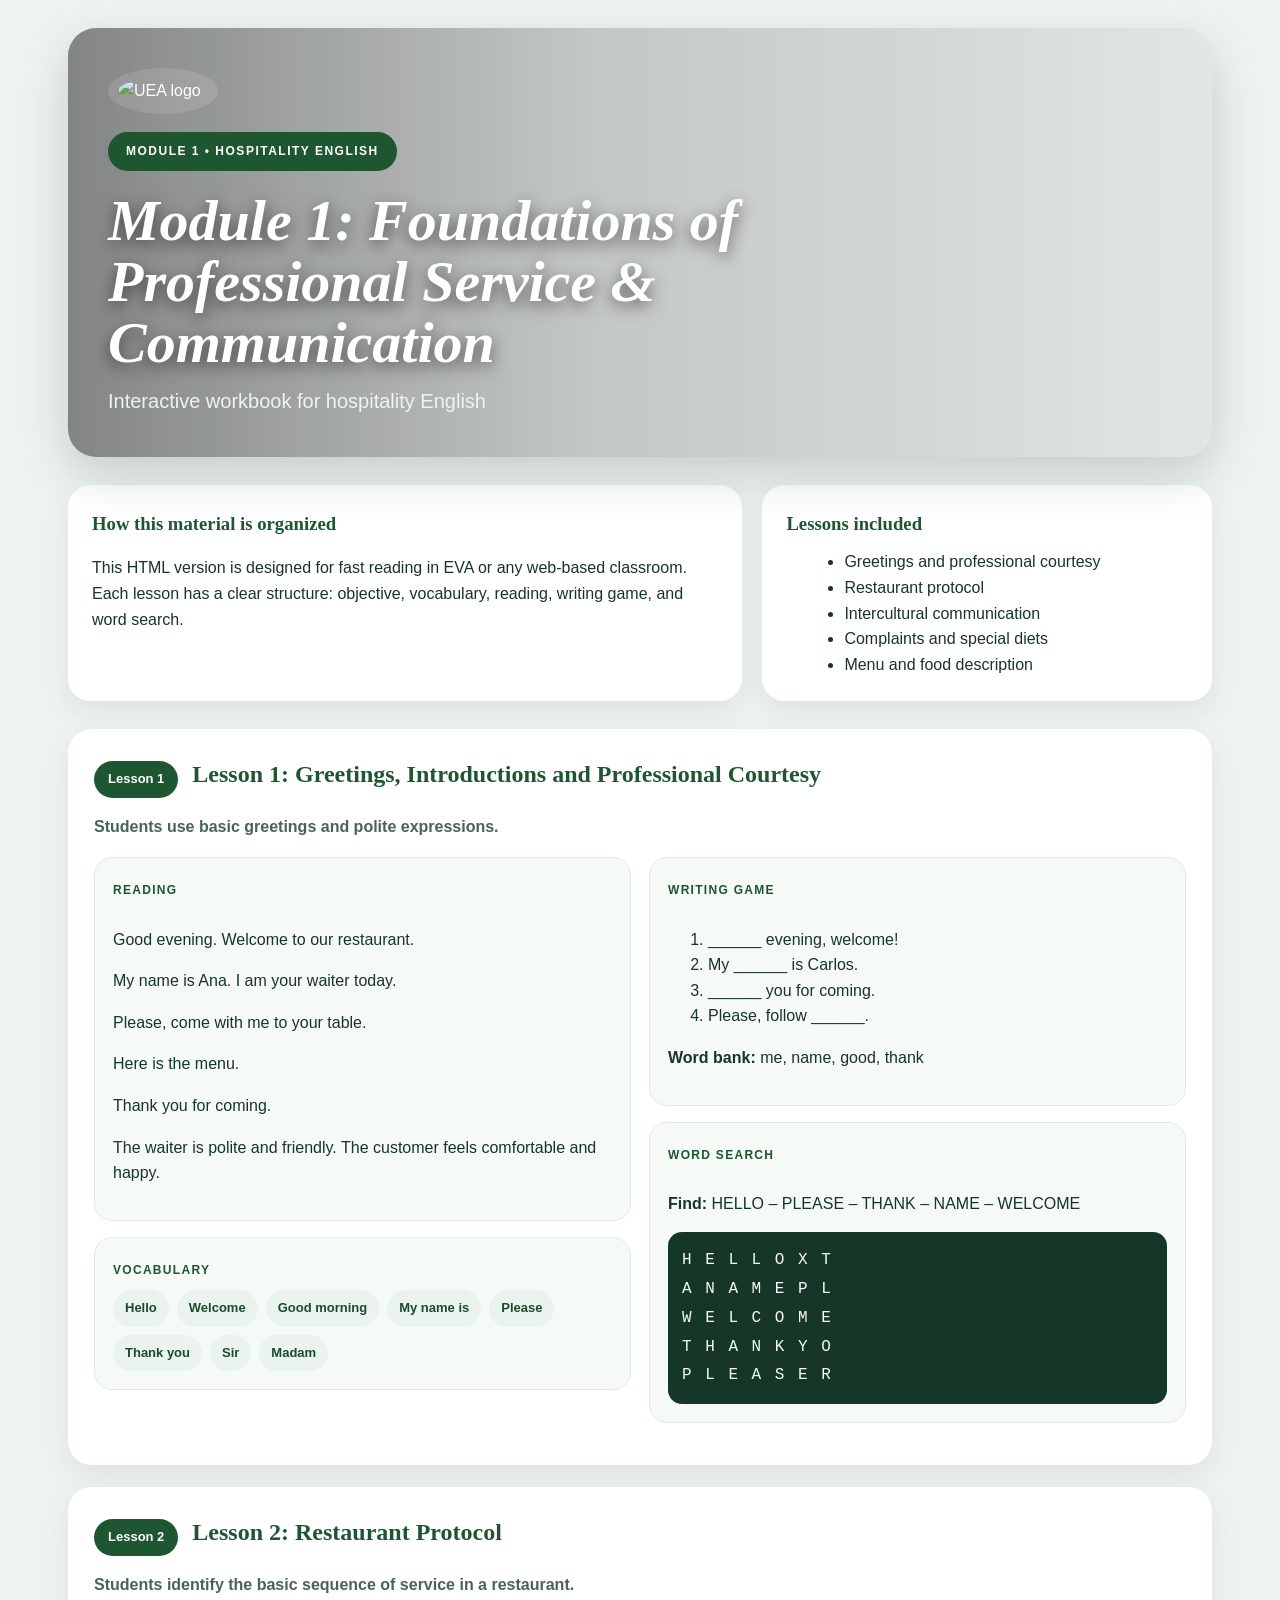
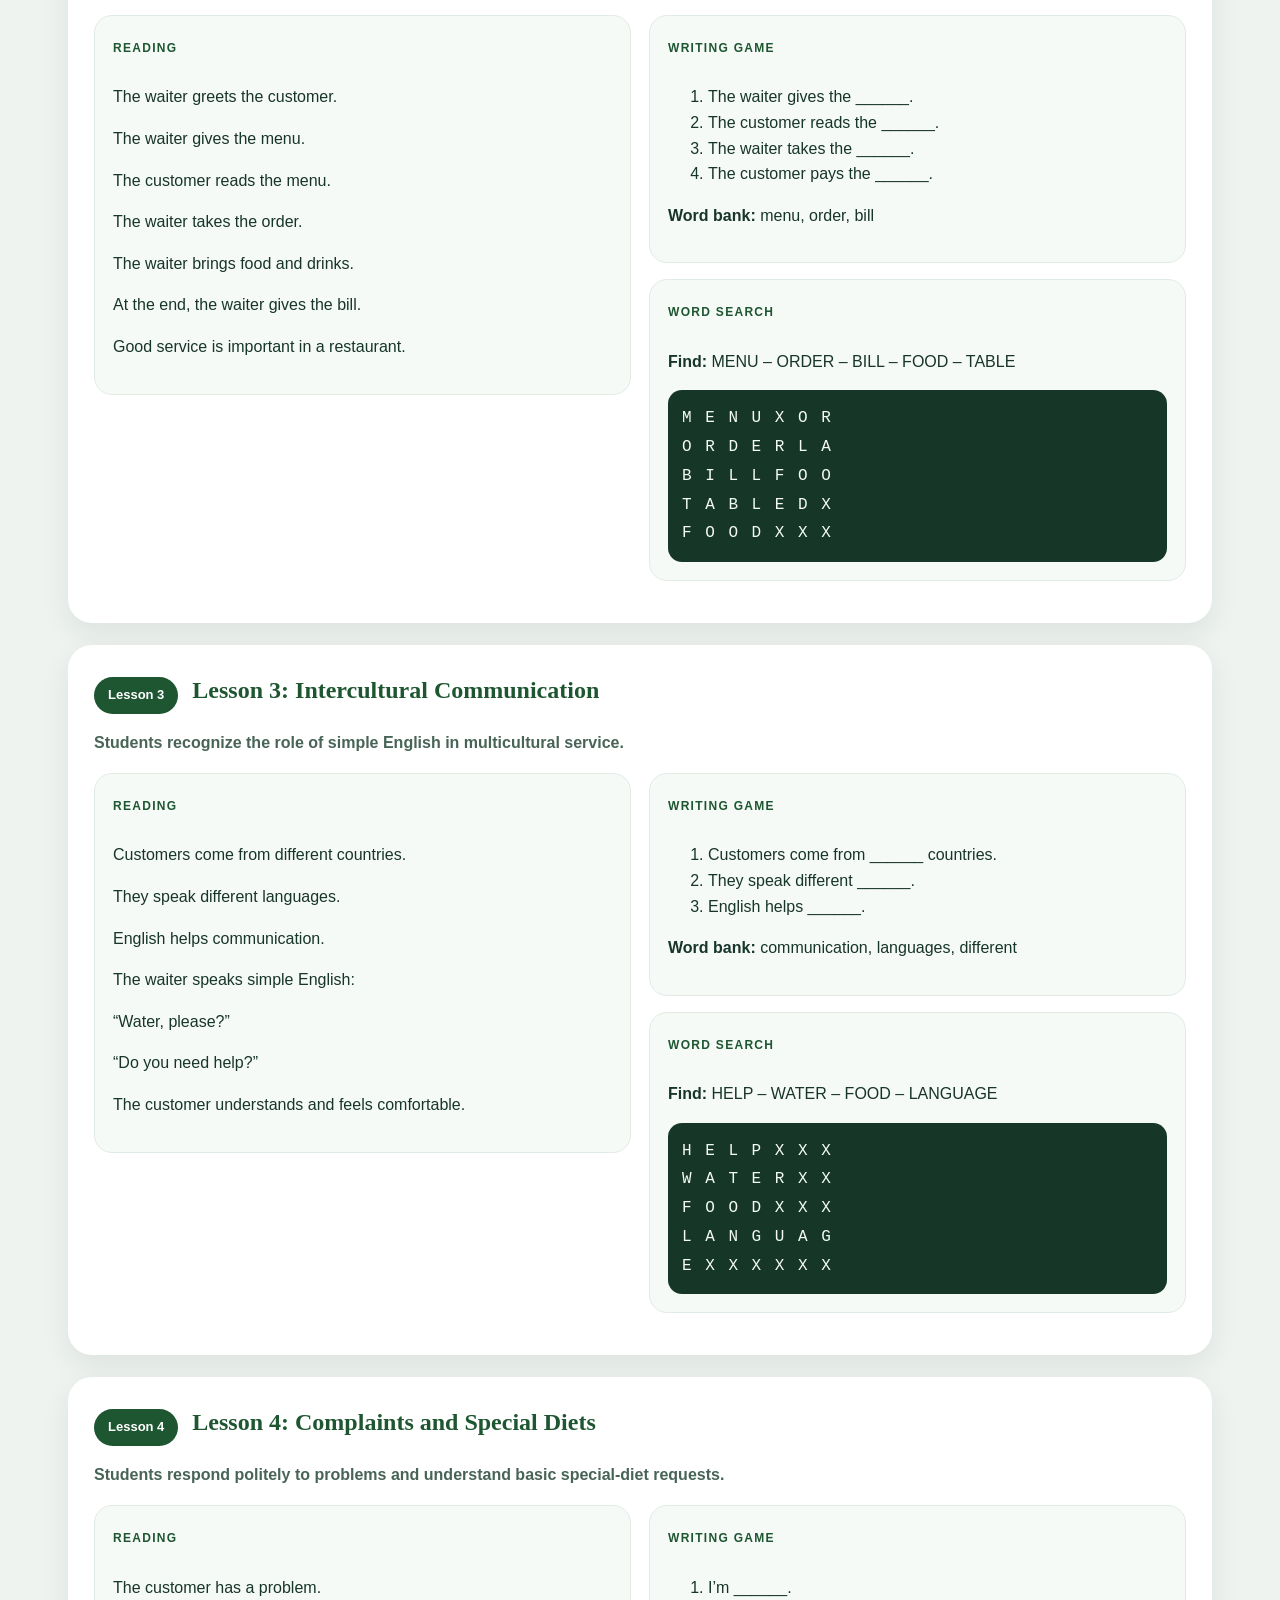
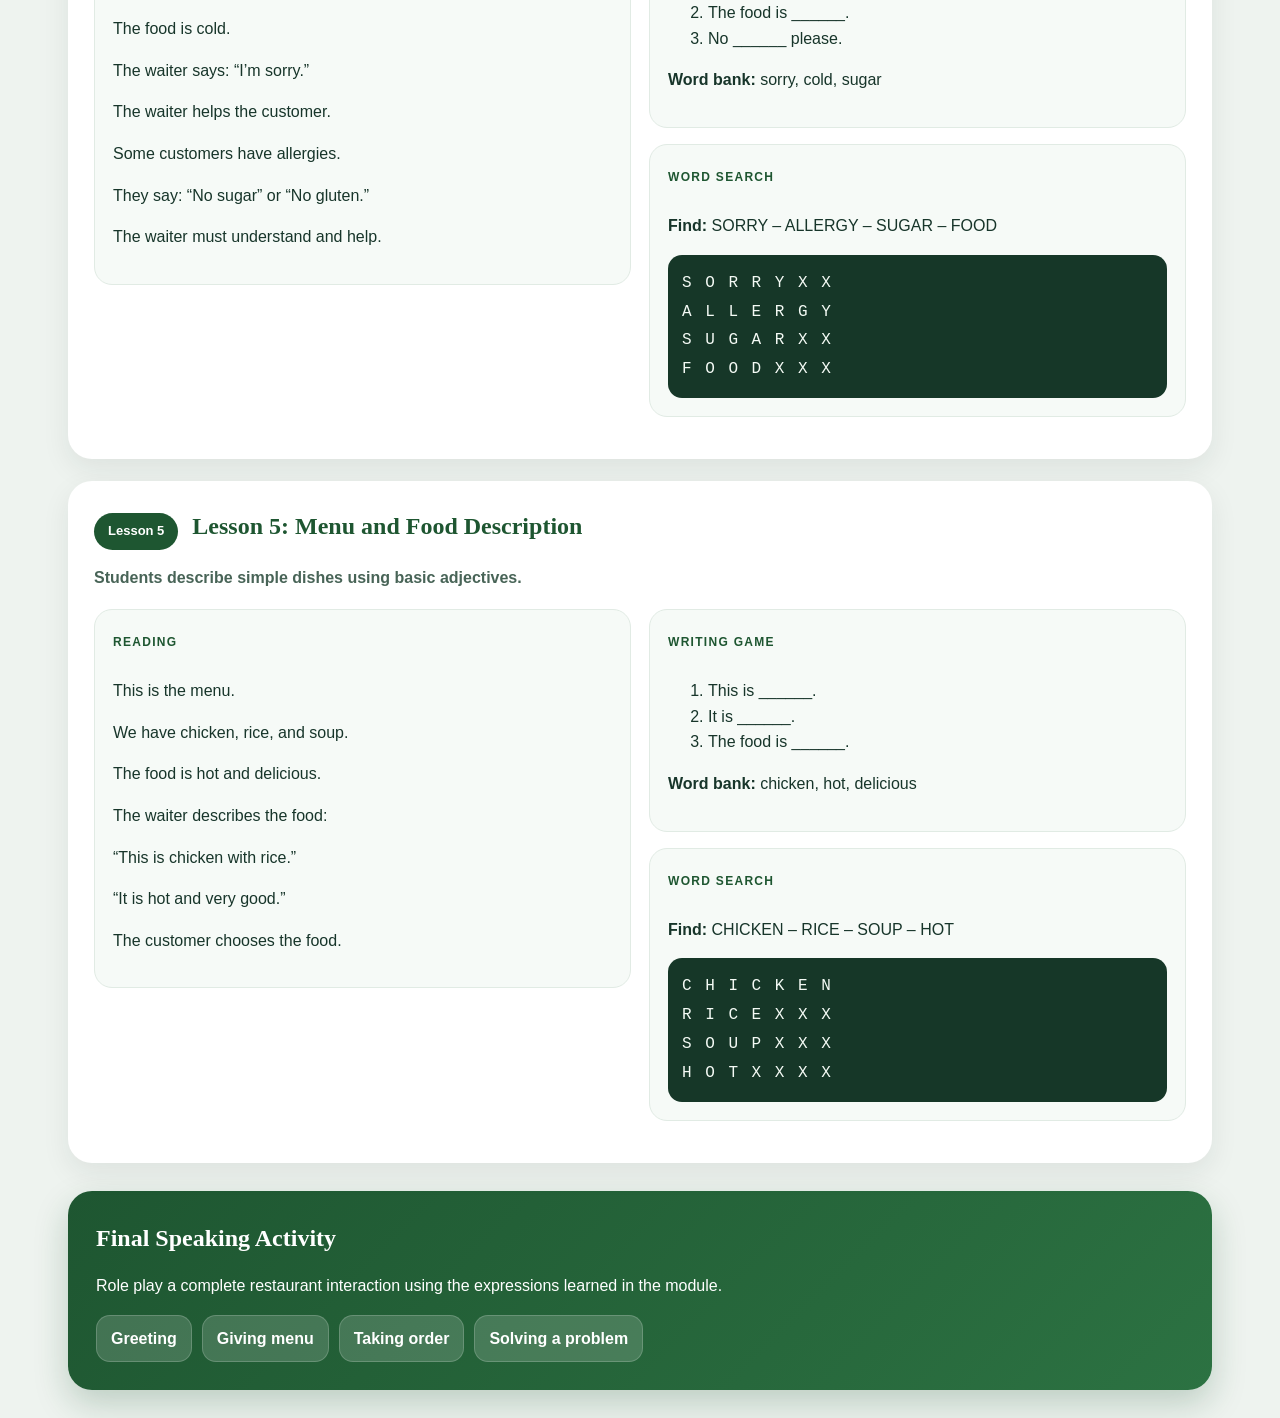
==== index.html @ e7e0808d "Rename module1_vip_workbook (1).html to index.html" ====
<!DOCTYPE html>
<html lang="en">
<head>
<meta charset="utf-8">
<meta name="viewport" content="width=device-width, initial-scale=1">
<title>Module 1: Foundations of Professional Service &amp; Communication</title>
<style>
  * { box-sizing:border-box; }
  body {
    margin:0; background:#eef3ef; color:#17352a;
    font-family: "Segoe UI", Roboto, Arial, sans-serif; line-height:1.6;
  }
  .wrap { max-width:1200px; margin:0 auto; padding:28px; }
  .hero {
    position:relative; overflow:hidden; border-radius:28px; padding:40px;
    min-height:360px;
    background:
      linear-gradient(90deg, rgba(0,0,0,.45), rgba(0,0,0,.18) 45%, rgba(0,0,0,.05)),
      url('https://res.cloudinary.com/du4lciu5v/image/upload/q_auto/f_auto/v1775260949/imagen_modulo1_jikhqn.png') center/cover;
    box-shadow:0 18px 48px rgba(18,40,29,.18);
    color:white;
  }
  .badge {
    display:inline-block; padding:10px 18px; border-radius:999px;
    background:#1e5631; font-size:12px; font-weight:700; letter-spacing:1.5px;
    text-transform:uppercase;
  }
  .hero h1 {
    font-family: Georgia, "Times New Roman", serif; font-size: clamp(34px, 6vw, 58px);
    line-height:1.05; margin:20px 0 12px; font-style:italic;
    max-width:780px; text-shadow:0 5px 16px rgba(0,0,0,.55);
  }
  .hero p { max-width:620px; font-size:20px; color:#edf5ef; margin:0; }
  .hero .logo {
    width:110px; border-radius:50%; background:rgba(255,255,255,.12); padding:10px;
    display:inline-block; backdrop-filter: blur(2px);
  }
  .intro {
    display:grid; grid-template-columns:1.2fr .8fr; gap:20px; margin-top:28px;
  }
  .panel {
    background:white; border-radius:22px; padding:24px; box-shadow:0 10px 28px rgba(20,44,32,.08);
  }
  .panel h3, .lesson-card h2 {
    margin:0 0 10px; font-family: Georgia, "Times New Roman", serif; color:#1e5631;
  }
  .panel ul { margin:10px 0 0 18px; }
  .lessons { margin-top:28px; display:grid; gap:22px; }
  .lesson-card {
    background:white; border-radius:24px; padding:26px; box-shadow:0 10px 28px rgba(20,44,32,.08);
  }
  .lesson-head { display:flex; align-items:center; gap:14px; flex-wrap:wrap; }
  .lesson-no {
    background:#1e5631; color:white; padding:8px 14px; border-radius:999px; font-size:13px; font-weight:700;
  }
  .lesson-card .meta { color:#486457; font-weight:600; margin:10px 0 18px; }
  .lesson-grid { display:grid; grid-template-columns:1fr 1fr; gap:18px; }
  .block {
    background:#f6faf7; border:1px solid #e1ebe4; border-radius:18px; padding:18px; margin-bottom:16px;
  }
  .label {
    display:inline-block; margin-bottom:10px; color:#1e5631; font-size:12px; font-weight:800;
    letter-spacing:1.3px; text-transform:uppercase;
  }
  .chips { display:flex; gap:8px; flex-wrap:wrap; }
  .chips span {
    background:#eaf3ed; color:#1c4a30; border-radius:999px; padding:8px 12px; font-size:13px; font-weight:700;
  }
  .gridbox {
    font-family: "Courier New", monospace; background:#163728; color:#f4faf5; border-radius:14px;
    padding:14px; letter-spacing:2px; line-height:1.8; overflow:auto;
  }
  .final {
    margin-top:28px; padding:28px; border-radius:24px;
    background:linear-gradient(135deg,#1e5631,#2c7242); color:white;
    box-shadow:0 14px 34px rgba(20,76,42,.22);
  }
  .final h2 { margin:0 0 12px; font-family: Georgia, "Times New Roman", serif; }
  .steps { display:flex; flex-wrap:wrap; gap:10px; margin-top:14px; }
  .steps span {
    background:rgba(255,255,255,.16); border:1px solid rgba(255,255,255,.18);
    padding:10px 14px; border-radius:14px; font-weight:700;
  }
  @media (max-width: 900px) {
    .intro, .lesson-grid { grid-template-columns:1fr; }
    .hero { padding:28px; min-height:auto; }
  }
</style>
</head>
<body>
  <div class="wrap">
    <section class="hero">
      <img class="logo" src="https://res.cloudinary.com/du4lciu5v/image/upload/q_auto/f_auto/v1775258231/UEA_logo_jpwwmc.png" alt="UEA logo">
      <div style="margin-top:18px">
        <span class="badge">Module 1 • Hospitality English</span>
        <h1>Module 1: Foundations of Professional Service &amp; Communication</h1>
        <p>Interactive workbook for hospitality English</p>
      </div>
    </section>

    <section class="intro">
      <div class="panel">
        <h3>How this material is organized</h3>
        <p>This HTML version is designed for fast reading in EVA or any web-based classroom. Each lesson has a clear structure: objective, vocabulary, reading, writing game, and word search.</p>
      </div>
      <div class="panel">
        <h3>Lessons included</h3>
        <ul>
          <li>Greetings and professional courtesy</li>
          <li>Restaurant protocol</li>
          <li>Intercultural communication</li>
          <li>Complaints and special diets</li>
          <li>Menu and food description</li>
        </ul>
      </div>
    </section>

    <div class="lessons">
      
    <section class="lesson-card">
      <div class="lesson-head">
        <div class="lesson-no">Lesson 1</div>
        <h2>Lesson 1: Greetings, Introductions and Professional Courtesy</h2>
      </div>
      <div class="meta">Students use basic greetings and polite expressions.</div>
      <div class="lesson-grid">
        <div class="col">
          <div class="block">
            <div class="label">Reading</div>
            <p>Good evening. Welcome to our restaurant.</p><p>My name is Ana. I am your waiter today.</p><p>Please, come with me to your table.</p><p>Here is the menu.</p><p>Thank you for coming.</p><p>The waiter is polite and friendly. The customer feels comfortable and happy.</p>
          </div>
          
        <div class="block">
          <div class="label">Vocabulary</div>
          <div class="chips">
            <span>Hello</span><span>Welcome</span><span>Good morning</span><span>My name is</span><span>Please</span><span>Thank you</span><span>Sir</span><span>Madam</span>
          </div>
        </div>
        
        </div>
        <div class="col">
          <div class="block">
            <div class="label">Writing Game</div>
            <ol><li>______ evening, welcome!</li><li>My ______ is Carlos.</li><li>______ you for coming.</li><li>Please, follow ______.</li></ol>
            <p><strong>Word bank:</strong> me, name, good, thank</p>
          </div>
          <div class="block">
            <div class="label">Word Search</div>
            <p><strong>Find:</strong> HELLO – PLEASE – THANK – NAME – WELCOME</p>
            <div class="gridbox">H E L L O X T<br>A N A M E P L<br>W E L C O M E<br>T H A N K Y O<br>P L E A S E R</div>
          </div>
        </div>
      </div>
    </section>
    
    <section class="lesson-card">
      <div class="lesson-head">
        <div class="lesson-no">Lesson 2</div>
        <h2>Lesson 2: Restaurant Protocol</h2>
      </div>
      <div class="meta">Students identify the basic sequence of service in a restaurant.</div>
      <div class="lesson-grid">
        <div class="col">
          <div class="block">
            <div class="label">Reading</div>
            <p>The waiter greets the customer.</p><p>The waiter gives the menu.</p><p>The customer reads the menu.</p><p>The waiter takes the order.</p><p>The waiter brings food and drinks.</p><p>At the end, the waiter gives the bill.</p><p>Good service is important in a restaurant.</p>
          </div>
          
        </div>
        <div class="col">
          <div class="block">
            <div class="label">Writing Game</div>
            <ol><li>The waiter gives the ______.</li><li>The customer reads the ______.</li><li>The waiter takes the ______.</li><li>The customer pays the ______.</li></ol>
            <p><strong>Word bank:</strong> menu, order, bill</p>
          </div>
          <div class="block">
            <div class="label">Word Search</div>
            <p><strong>Find:</strong> MENU – ORDER – BILL – FOOD – TABLE</p>
            <div class="gridbox">M E N U X O R<br>O R D E R L A<br>B I L L F O O<br>T A B L E D X<br>F O O D X X X</div>
          </div>
        </div>
      </div>
    </section>
    
    <section class="lesson-card">
      <div class="lesson-head">
        <div class="lesson-no">Lesson 3</div>
        <h2>Lesson 3: Intercultural Communication</h2>
      </div>
      <div class="meta">Students recognize the role of simple English in multicultural service.</div>
      <div class="lesson-grid">
        <div class="col">
          <div class="block">
            <div class="label">Reading</div>
            <p>Customers come from different countries.</p><p>They speak different languages.</p><p>English helps communication.</p><p>The waiter speaks simple English:</p><p>“Water, please?”</p><p>“Do you need help?”</p><p>The customer understands and feels comfortable.</p>
          </div>
          
        </div>
        <div class="col">
          <div class="block">
            <div class="label">Writing Game</div>
            <ol><li>Customers come from ______ countries.</li><li>They speak different ______.</li><li>English helps ______.</li></ol>
            <p><strong>Word bank:</strong> communication, languages, different</p>
          </div>
          <div class="block">
            <div class="label">Word Search</div>
            <p><strong>Find:</strong> HELP – WATER – FOOD – LANGUAGE</p>
            <div class="gridbox">H E L P X X X<br>W A T E R X X<br>F O O D X X X<br>L A N G U A G<br>E X X X X X X</div>
          </div>
        </div>
      </div>
    </section>
    
    <section class="lesson-card">
      <div class="lesson-head">
        <div class="lesson-no">Lesson 4</div>
        <h2>Lesson 4: Complaints and Special Diets</h2>
      </div>
      <div class="meta">Students respond politely to problems and understand basic special-diet requests.</div>
      <div class="lesson-grid">
        <div class="col">
          <div class="block">
            <div class="label">Reading</div>
            <p>The customer has a problem.</p><p>The food is cold.</p><p>The waiter says: “I’m sorry.”</p><p>The waiter helps the customer.</p><p>Some customers have allergies.</p><p>They say: “No sugar” or “No gluten.”</p><p>The waiter must understand and help.</p>
          </div>
          
        </div>
        <div class="col">
          <div class="block">
            <div class="label">Writing Game</div>
            <ol><li>I’m ______.</li><li>The food is ______.</li><li>No ______ please.</li></ol>
            <p><strong>Word bank:</strong> sorry, cold, sugar</p>
          </div>
          <div class="block">
            <div class="label">Word Search</div>
            <p><strong>Find:</strong> SORRY – ALLERGY – SUGAR – FOOD</p>
            <div class="gridbox">S O R R Y X X<br>A L L E R G Y<br>S U G A R X X<br>F O O D X X X</div>
          </div>
        </div>
      </div>
    </section>
    
    <section class="lesson-card">
      <div class="lesson-head">
        <div class="lesson-no">Lesson 5</div>
        <h2>Lesson 5: Menu and Food Description</h2>
      </div>
      <div class="meta">Students describe simple dishes using basic adjectives.</div>
      <div class="lesson-grid">
        <div class="col">
          <div class="block">
            <div class="label">Reading</div>
            <p>This is the menu.</p><p>We have chicken, rice, and soup.</p><p>The food is hot and delicious.</p><p>The waiter describes the food:</p><p>“This is chicken with rice.”</p><p>“It is hot and very good.”</p><p>The customer chooses the food.</p>
          </div>
          
        </div>
        <div class="col">
          <div class="block">
            <div class="label">Writing Game</div>
            <ol><li>This is ______.</li><li>It is ______.</li><li>The food is ______.</li></ol>
            <p><strong>Word bank:</strong> chicken, hot, delicious</p>
          </div>
          <div class="block">
            <div class="label">Word Search</div>
            <p><strong>Find:</strong> CHICKEN – RICE – SOUP – HOT</p>
            <div class="gridbox">C H I C K E N<br>R I C E X X X<br>S O U P X X X<br>H O T X X X X</div>
          </div>
        </div>
      </div>
    </section>
    
    </div>

    <section class="final">
      <h2>Final Speaking Activity</h2>
      <p>Role play a complete restaurant interaction using the expressions learned in the module.</p>
      <div class="steps">
        <span>Greeting</span><span>Giving menu</span><span>Taking order</span><span>Solving a problem</span>
      </div>
    </section>
  </div>
</body>
</html>
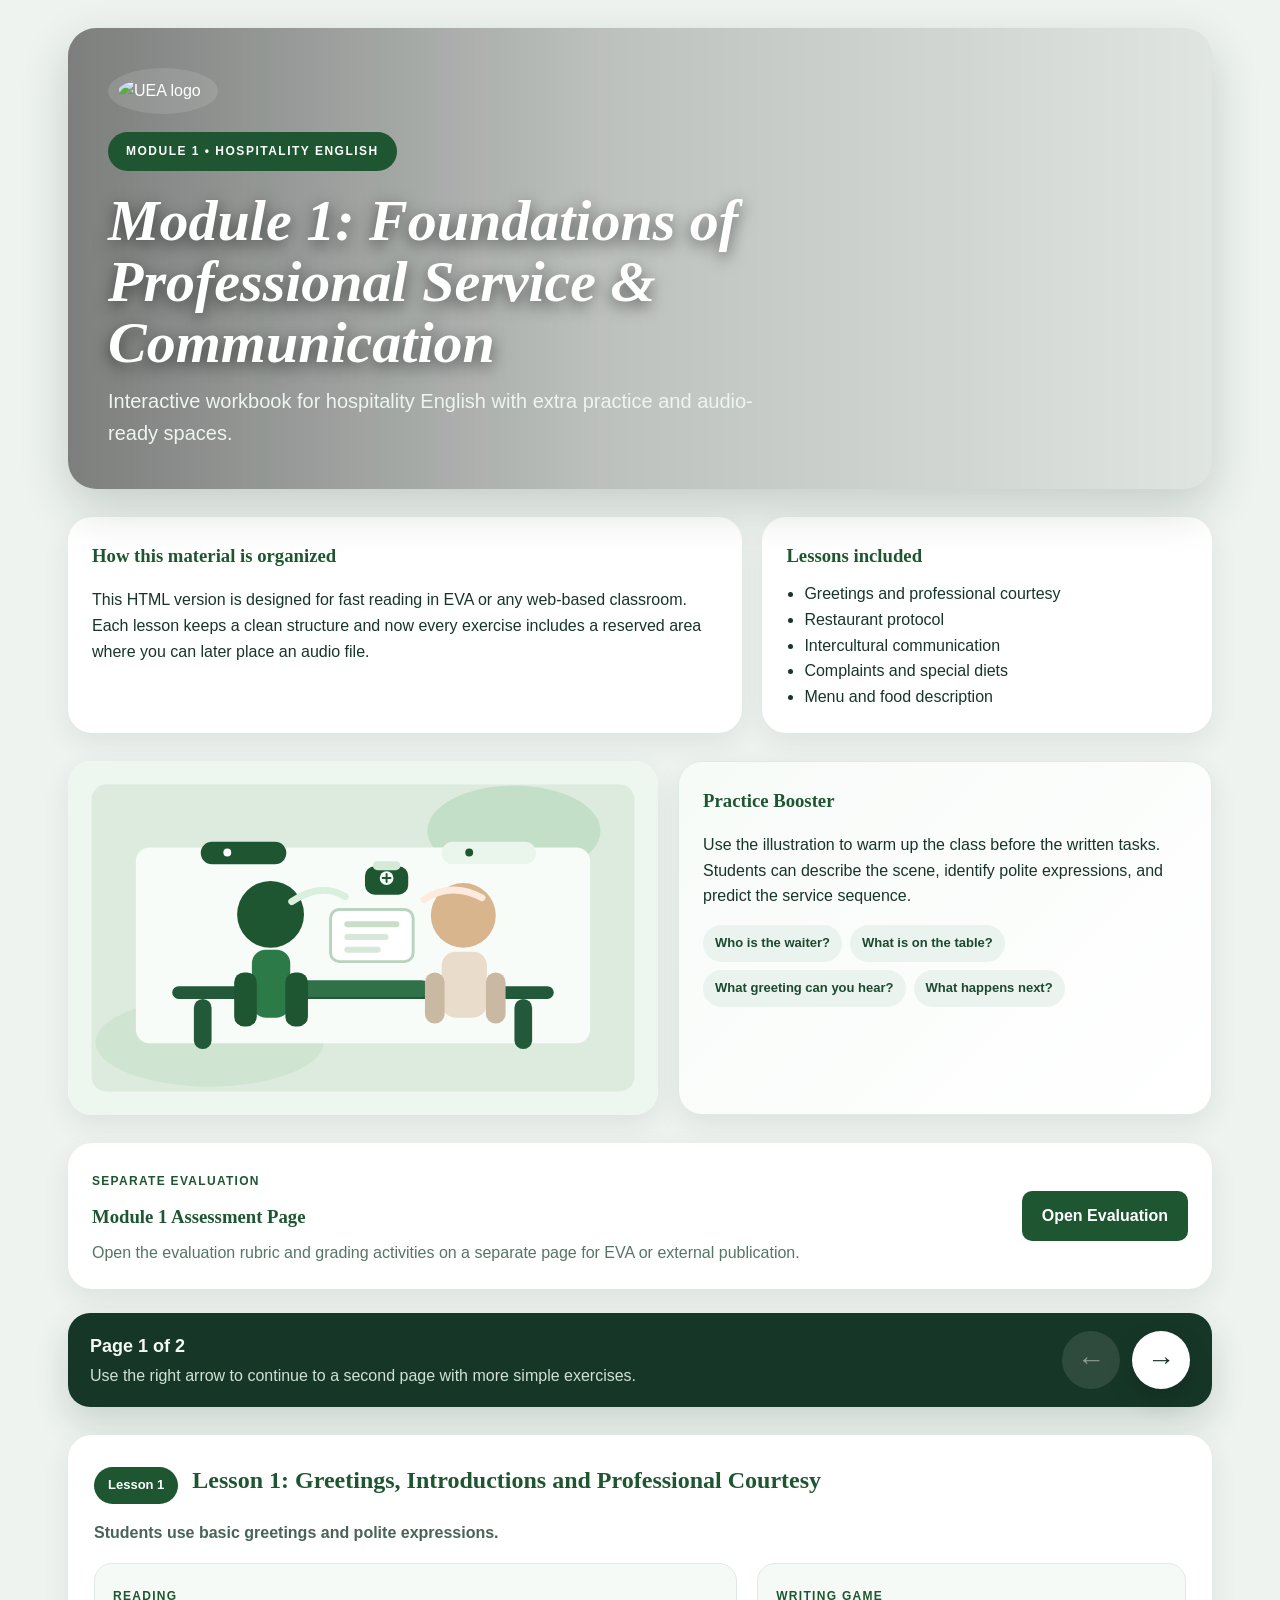
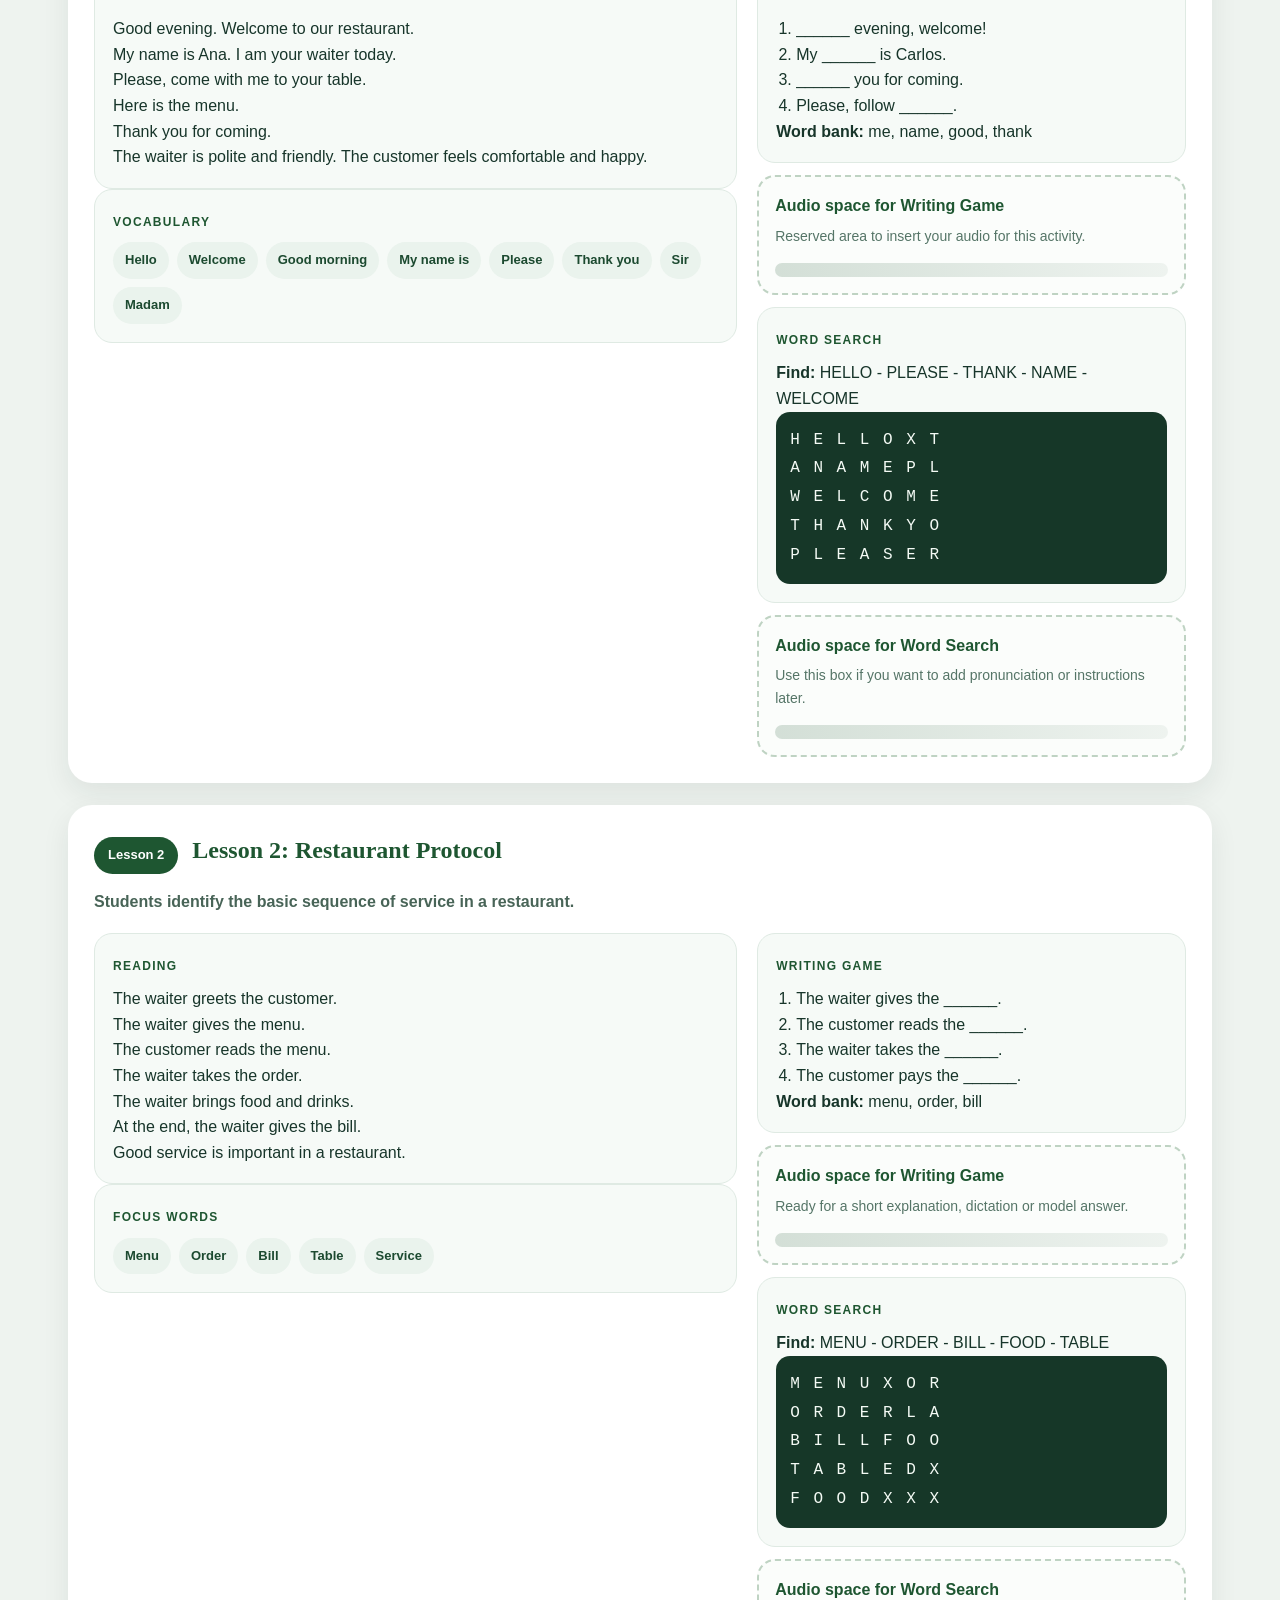
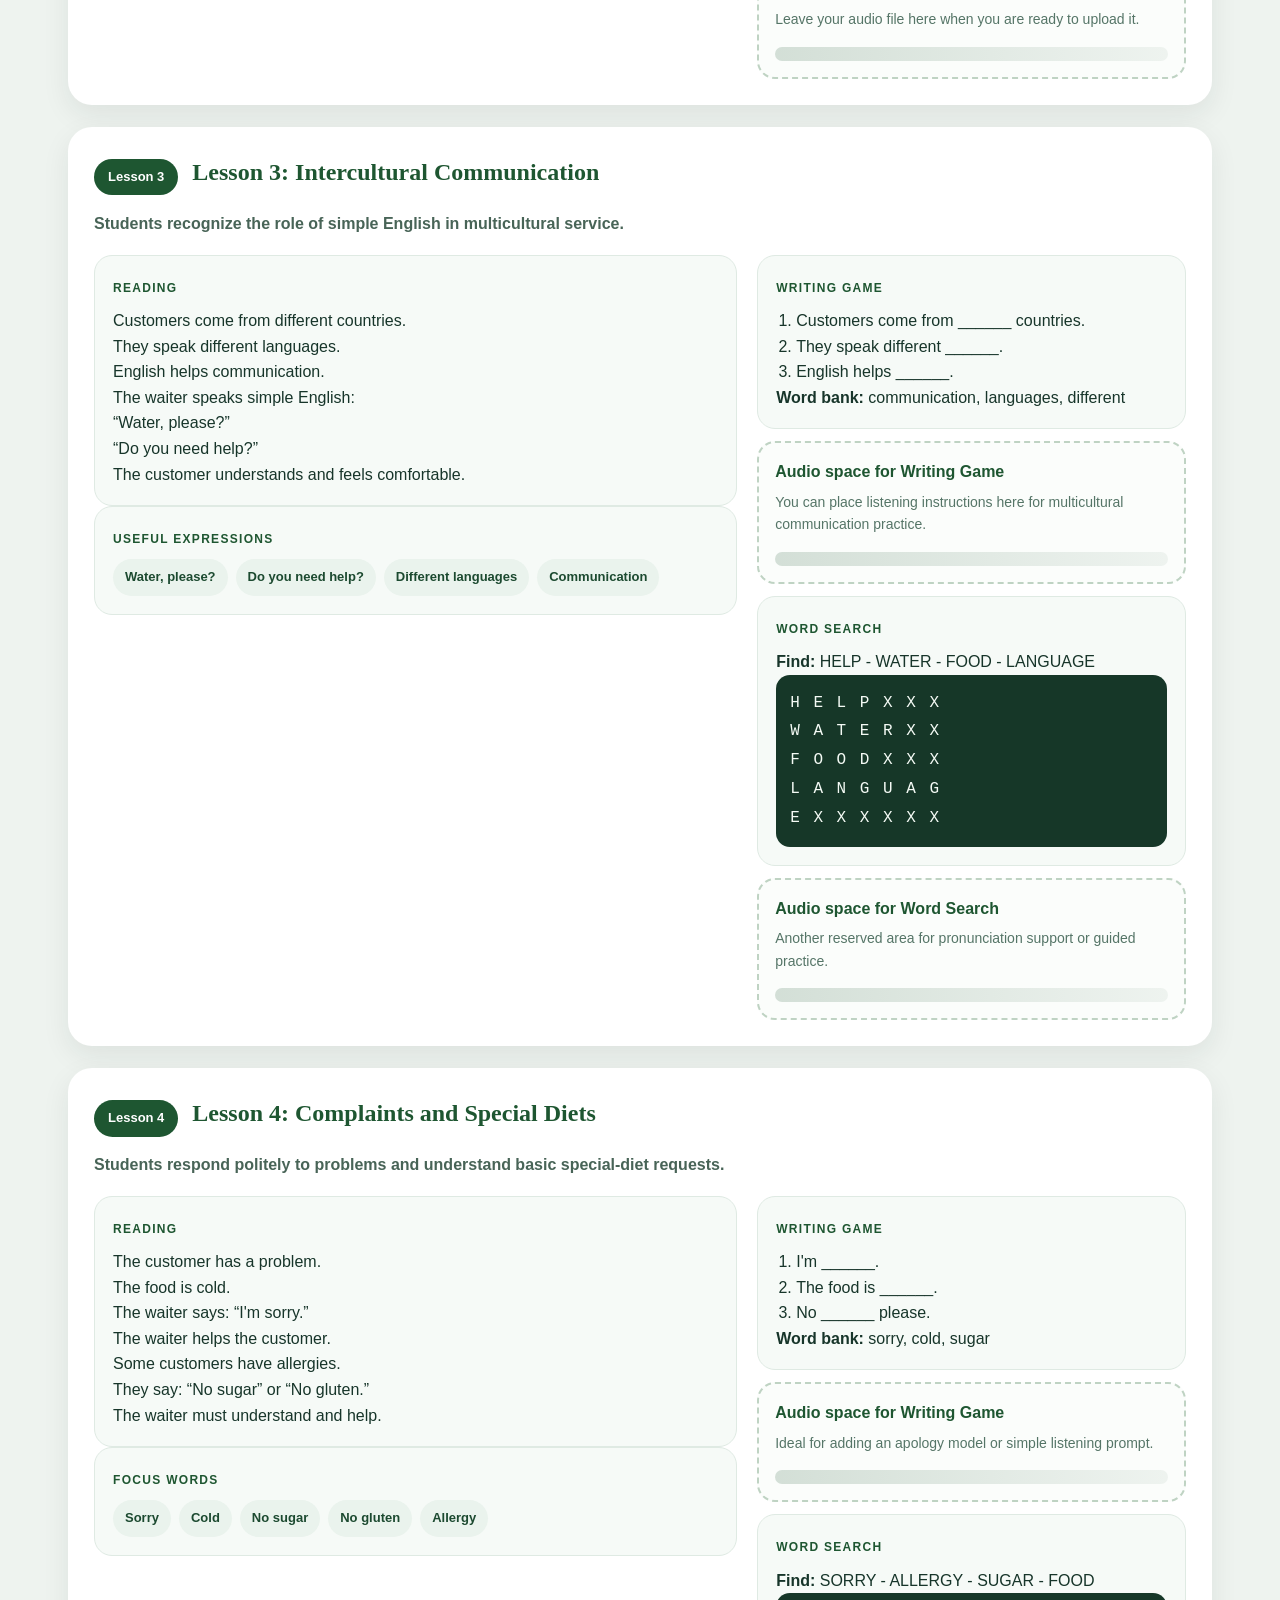
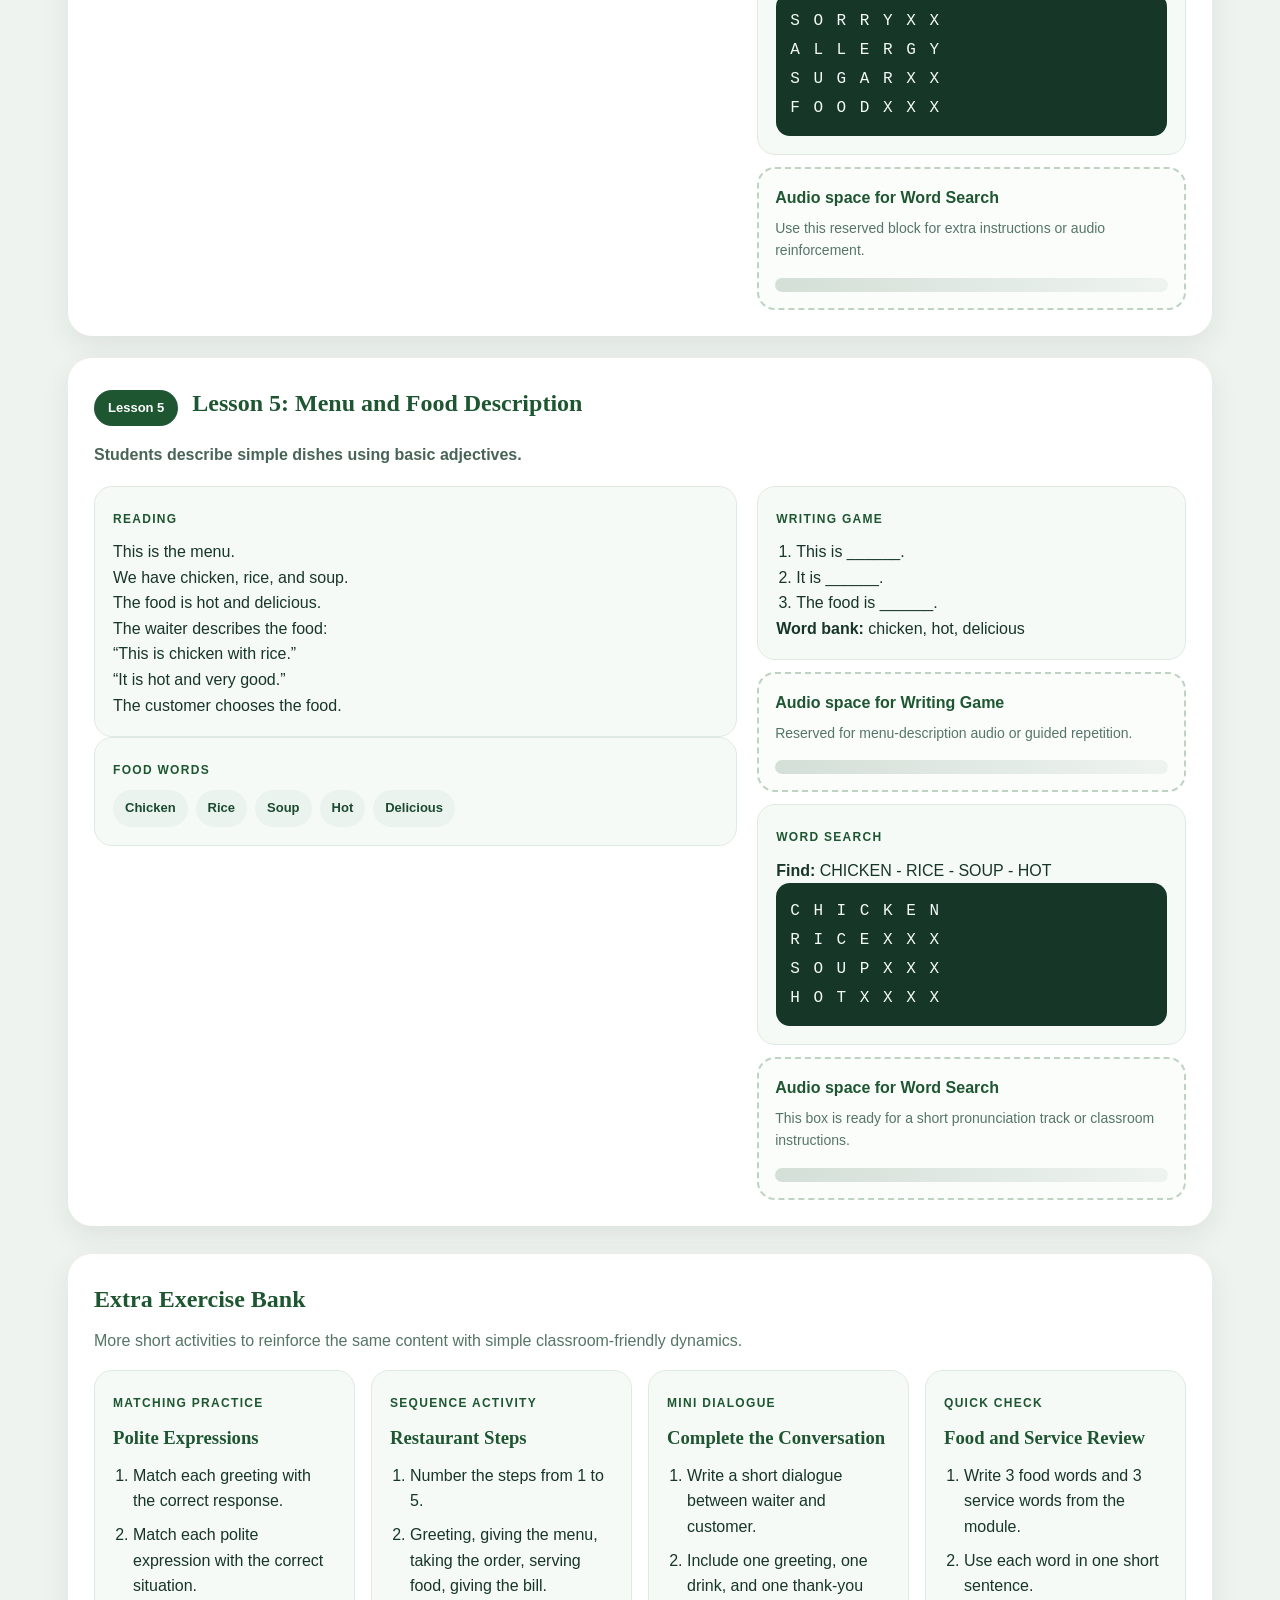
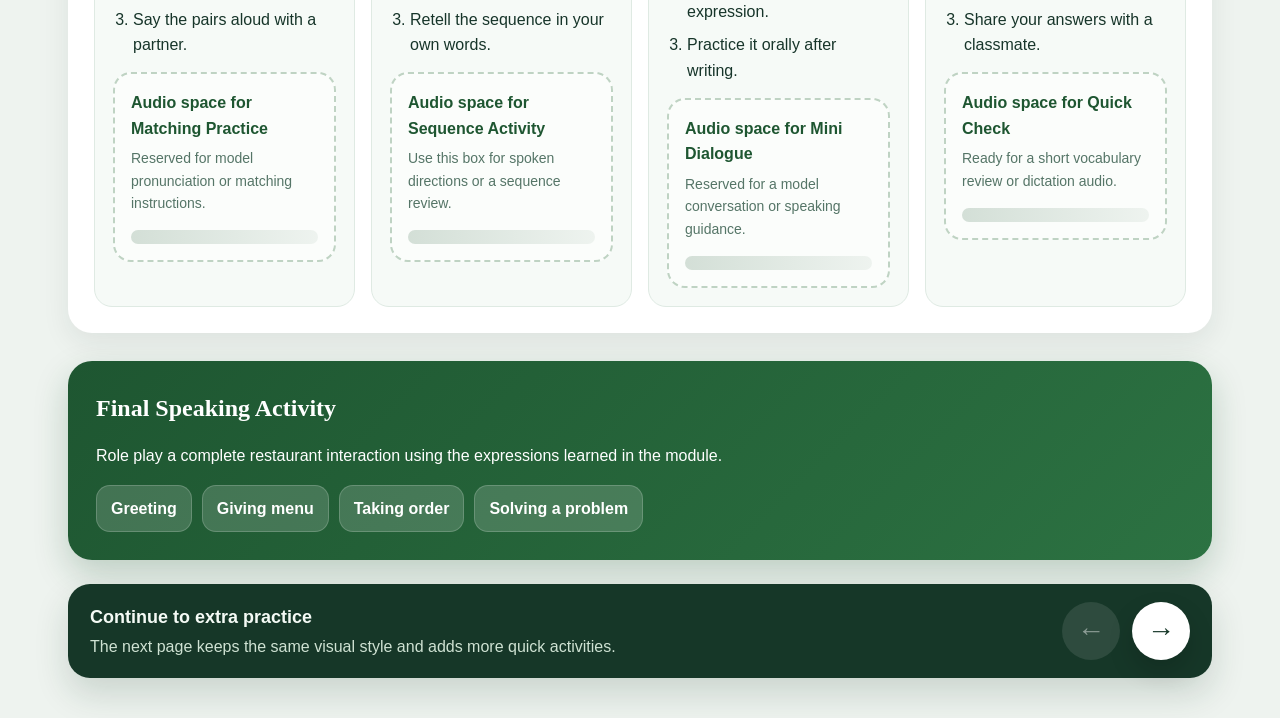
==== commit 51299709: "Publish updated hospitality modules and evaluations" ====
--- a/index.html
+++ b/index.html
@@ -2,282 +2,39 @@
 <html lang="en">
 <head>
 <meta charset="utf-8">
+<meta http-equiv="refresh" content="0; url=module1_vip_workbook.html">
 <meta name="viewport" content="width=device-width, initial-scale=1">
-<title>Module 1: Foundations of Professional Service &amp; Communication</title>
+<title>Module 1 Workbook</title>
+<link rel="canonical" href="module1_vip_workbook.html">
 <style>
-  * { box-sizing:border-box; }
   body {
-    margin:0; background:#eef3ef; color:#17352a;
-    font-family: "Segoe UI", Roboto, Arial, sans-serif; line-height:1.6;
+    margin: 0;
+    min-height: 100vh;
+    display: grid;
+    place-items: center;
+    background: #eef3ef;
+    color: #17352a;
+    font-family: "Segoe UI", Roboto, Arial, sans-serif;
   }
-  .wrap { max-width:1200px; margin:0 auto; padding:28px; }
-  .hero {
-    position:relative; overflow:hidden; border-radius:28px; padding:40px;
-    min-height:360px;
-    background:
-      linear-gradient(90deg, rgba(0,0,0,.45), rgba(0,0,0,.18) 45%, rgba(0,0,0,.05)),
-      url('https://res.cloudinary.com/du4lciu5v/image/upload/q_auto/f_auto/v1775260949/imagen_modulo1_jikhqn.png') center/cover;
-    box-shadow:0 18px 48px rgba(18,40,29,.18);
-    color:white;
+  main {
+    max-width: 520px;
+    padding: 32px;
+    border-radius: 24px;
+    background: #ffffff;
+    box-shadow: 0 12px 32px rgba(20, 44, 32, 0.08);
+    text-align: center;
   }
-  .badge {
-    display:inline-block; padding:10px 18px; border-radius:999px;
-    background:#1e5631; font-size:12px; font-weight:700; letter-spacing:1.5px;
-    text-transform:uppercase;
-  }
-  .hero h1 {
-    font-family: Georgia, "Times New Roman", serif; font-size: clamp(34px, 6vw, 58px);
-    line-height:1.05; margin:20px 0 12px; font-style:italic;
-    max-width:780px; text-shadow:0 5px 16px rgba(0,0,0,.55);
-  }
-  .hero p { max-width:620px; font-size:20px; color:#edf5ef; margin:0; }
-  .hero .logo {
-    width:110px; border-radius:50%; background:rgba(255,255,255,.12); padding:10px;
-    display:inline-block; backdrop-filter: blur(2px);
-  }
-  .intro {
-    display:grid; grid-template-columns:1.2fr .8fr; gap:20px; margin-top:28px;
-  }
-  .panel {
-    background:white; border-radius:22px; padding:24px; box-shadow:0 10px 28px rgba(20,44,32,.08);
-  }
-  .panel h3, .lesson-card h2 {
-    margin:0 0 10px; font-family: Georgia, "Times New Roman", serif; color:#1e5631;
-  }
-  .panel ul { margin:10px 0 0 18px; }
-  .lessons { margin-top:28px; display:grid; gap:22px; }
-  .lesson-card {
-    background:white; border-radius:24px; padding:26px; box-shadow:0 10px 28px rgba(20,44,32,.08);
-  }
-  .lesson-head { display:flex; align-items:center; gap:14px; flex-wrap:wrap; }
-  .lesson-no {
-    background:#1e5631; color:white; padding:8px 14px; border-radius:999px; font-size:13px; font-weight:700;
-  }
-  .lesson-card .meta { color:#486457; font-weight:600; margin:10px 0 18px; }
-  .lesson-grid { display:grid; grid-template-columns:1fr 1fr; gap:18px; }
-  .block {
-    background:#f6faf7; border:1px solid #e1ebe4; border-radius:18px; padding:18px; margin-bottom:16px;
-  }
-  .label {
-    display:inline-block; margin-bottom:10px; color:#1e5631; font-size:12px; font-weight:800;
-    letter-spacing:1.3px; text-transform:uppercase;
-  }
-  .chips { display:flex; gap:8px; flex-wrap:wrap; }
-  .chips span {
-    background:#eaf3ed; color:#1c4a30; border-radius:999px; padding:8px 12px; font-size:13px; font-weight:700;
-  }
-  .gridbox {
-    font-family: "Courier New", monospace; background:#163728; color:#f4faf5; border-radius:14px;
-    padding:14px; letter-spacing:2px; line-height:1.8; overflow:auto;
-  }
-  .final {
-    margin-top:28px; padding:28px; border-radius:24px;
-    background:linear-gradient(135deg,#1e5631,#2c7242); color:white;
-    box-shadow:0 14px 34px rgba(20,76,42,.22);
-  }
-  .final h2 { margin:0 0 12px; font-family: Georgia, "Times New Roman", serif; }
-  .steps { display:flex; flex-wrap:wrap; gap:10px; margin-top:14px; }
-  .steps span {
-    background:rgba(255,255,255,.16); border:1px solid rgba(255,255,255,.18);
-    padding:10px 14px; border-radius:14px; font-weight:700;
-  }
-  @media (max-width: 900px) {
-    .intro, .lesson-grid { grid-template-columns:1fr; }
-    .hero { padding:28px; min-height:auto; }
+  a {
+    color: #1e5631;
+    font-weight: 700;
   }
 </style>
 </head>
 <body>
-  <div class="wrap">
-    <section class="hero">
-      <img class="logo" src="https://res.cloudinary.com/du4lciu5v/image/upload/q_auto/f_auto/v1775258231/UEA_logo_jpwwmc.png" alt="UEA logo">
-      <div style="margin-top:18px">
-        <span class="badge">Module 1 • Hospitality English</span>
-        <h1>Module 1: Foundations of Professional Service &amp; Communication</h1>
-        <p>Interactive workbook for hospitality English</p>
-      </div>
-    </section>
-
-    <section class="intro">
-      <div class="panel">
-        <h3>How this material is organized</h3>
-        <p>This HTML version is designed for fast reading in EVA or any web-based classroom. Each lesson has a clear structure: objective, vocabulary, reading, writing game, and word search.</p>
-      </div>
-      <div class="panel">
-        <h3>Lessons included</h3>
-        <ul>
-          <li>Greetings and professional courtesy</li>
-          <li>Restaurant protocol</li>
-          <li>Intercultural communication</li>
-          <li>Complaints and special diets</li>
-          <li>Menu and food description</li>
-        </ul>
-      </div>
-    </section>
-
-    <div class="lessons">
-      
-    <section class="lesson-card">
-      <div class="lesson-head">
-        <div class="lesson-no">Lesson 1</div>
-        <h2>Lesson 1: Greetings, Introductions and Professional Courtesy</h2>
-      </div>
-      <div class="meta">Students use basic greetings and polite expressions.</div>
-      <div class="lesson-grid">
-        <div class="col">
-          <div class="block">
-            <div class="label">Reading</div>
-            <p>Good evening. Welcome to our restaurant.</p><p>My name is Ana. I am your waiter today.</p><p>Please, come with me to your table.</p><p>Here is the menu.</p><p>Thank you for coming.</p><p>The waiter is polite and friendly. The customer feels comfortable and happy.</p>
-          </div>
-          
-        <div class="block">
-          <div class="label">Vocabulary</div>
-          <div class="chips">
-            <span>Hello</span><span>Welcome</span><span>Good morning</span><span>My name is</span><span>Please</span><span>Thank you</span><span>Sir</span><span>Madam</span>
-          </div>
-        </div>
-        
-        </div>
-        <div class="col">
-          <div class="block">
-            <div class="label">Writing Game</div>
-            <ol><li>______ evening, welcome!</li><li>My ______ is Carlos.</li><li>______ you for coming.</li><li>Please, follow ______.</li></ol>
-            <p><strong>Word bank:</strong> me, name, good, thank</p>
-          </div>
-          <div class="block">
-            <div class="label">Word Search</div>
-            <p><strong>Find:</strong> HELLO – PLEASE – THANK – NAME – WELCOME</p>
-            <div class="gridbox">H E L L O X T<br>A N A M E P L<br>W E L C O M E<br>T H A N K Y O<br>P L E A S E R</div>
-          </div>
-        </div>
-      </div>
-    </section>
-    
-    <section class="lesson-card">
-      <div class="lesson-head">
-        <div class="lesson-no">Lesson 2</div>
-        <h2>Lesson 2: Restaurant Protocol</h2>
-      </div>
-      <div class="meta">Students identify the basic sequence of service in a restaurant.</div>
-      <div class="lesson-grid">
-        <div class="col">
-          <div class="block">
-            <div class="label">Reading</div>
-            <p>The waiter greets the customer.</p><p>The waiter gives the menu.</p><p>The customer reads the menu.</p><p>The waiter takes the order.</p><p>The waiter brings food and drinks.</p><p>At the end, the waiter gives the bill.</p><p>Good service is important in a restaurant.</p>
-          </div>
-          
-        </div>
-        <div class="col">
-          <div class="block">
-            <div class="label">Writing Game</div>
-            <ol><li>The waiter gives the ______.</li><li>The customer reads the ______.</li><li>The waiter takes the ______.</li><li>The customer pays the ______.</li></ol>
-            <p><strong>Word bank:</strong> menu, order, bill</p>
-          </div>
-          <div class="block">
-            <div class="label">Word Search</div>
-            <p><strong>Find:</strong> MENU – ORDER – BILL – FOOD – TABLE</p>
-            <div class="gridbox">M E N U X O R<br>O R D E R L A<br>B I L L F O O<br>T A B L E D X<br>F O O D X X X</div>
-          </div>
-        </div>
-      </div>
-    </section>
-    
-    <section class="lesson-card">
-      <div class="lesson-head">
-        <div class="lesson-no">Lesson 3</div>
-        <h2>Lesson 3: Intercultural Communication</h2>
-      </div>
-      <div class="meta">Students recognize the role of simple English in multicultural service.</div>
-      <div class="lesson-grid">
-        <div class="col">
-          <div class="block">
-            <div class="label">Reading</div>
-            <p>Customers come from different countries.</p><p>They speak different languages.</p><p>English helps communication.</p><p>The waiter speaks simple English:</p><p>“Water, please?”</p><p>“Do you need help?”</p><p>The customer understands and feels comfortable.</p>
-          </div>
-          
-        </div>
-        <div class="col">
-          <div class="block">
-            <div class="label">Writing Game</div>
-            <ol><li>Customers come from ______ countries.</li><li>They speak different ______.</li><li>English helps ______.</li></ol>
-            <p><strong>Word bank:</strong> communication, languages, different</p>
-          </div>
-          <div class="block">
-            <div class="label">Word Search</div>
-            <p><strong>Find:</strong> HELP – WATER – FOOD – LANGUAGE</p>
-            <div class="gridbox">H E L P X X X<br>W A T E R X X<br>F O O D X X X<br>L A N G U A G<br>E X X X X X X</div>
-          </div>
-        </div>
-      </div>
-    </section>
-    
-    <section class="lesson-card">
-      <div class="lesson-head">
-        <div class="lesson-no">Lesson 4</div>
-        <h2>Lesson 4: Complaints and Special Diets</h2>
-      </div>
-      <div class="meta">Students respond politely to problems and understand basic special-diet requests.</div>
-      <div class="lesson-grid">
-        <div class="col">
-          <div class="block">
-            <div class="label">Reading</div>
-            <p>The customer has a problem.</p><p>The food is cold.</p><p>The waiter says: “I’m sorry.”</p><p>The waiter helps the customer.</p><p>Some customers have allergies.</p><p>They say: “No sugar” or “No gluten.”</p><p>The waiter must understand and help.</p>
-          </div>
-          
-        </div>
-        <div class="col">
-          <div class="block">
-            <div class="label">Writing Game</div>
-            <ol><li>I’m ______.</li><li>The food is ______.</li><li>No ______ please.</li></ol>
-            <p><strong>Word bank:</strong> sorry, cold, sugar</p>
-          </div>
-          <div class="block">
-            <div class="label">Word Search</div>
-            <p><strong>Find:</strong> SORRY – ALLERGY – SUGAR – FOOD</p>
-            <div class="gridbox">S O R R Y X X<br>A L L E R G Y<br>S U G A R X X<br>F O O D X X X</div>
-          </div>
-        </div>
-      </div>
-    </section>
-    
-    <section class="lesson-card">
-      <div class="lesson-head">
-        <div class="lesson-no">Lesson 5</div>
-        <h2>Lesson 5: Menu and Food Description</h2>
-      </div>
-      <div class="meta">Students describe simple dishes using basic adjectives.</div>
-      <div class="lesson-grid">
-        <div class="col">
-          <div class="block">
-            <div class="label">Reading</div>
-            <p>This is the menu.</p><p>We have chicken, rice, and soup.</p><p>The food is hot and delicious.</p><p>The waiter describes the food:</p><p>“This is chicken with rice.”</p><p>“It is hot and very good.”</p><p>The customer chooses the food.</p>
-          </div>
-          
-        </div>
-        <div class="col">
-          <div class="block">
-            <div class="label">Writing Game</div>
-            <ol><li>This is ______.</li><li>It is ______.</li><li>The food is ______.</li></ol>
-            <p><strong>Word bank:</strong> chicken, hot, delicious</p>
-          </div>
-          <div class="block">
-            <div class="label">Word Search</div>
-            <p><strong>Find:</strong> CHICKEN – RICE – SOUP – HOT</p>
-            <div class="gridbox">C H I C K E N<br>R I C E X X X<br>S O U P X X X<br>H O T X X X X</div>
-          </div>
-        </div>
-      </div>
-    </section>
-    
-    </div>
-
-    <section class="final">
-      <h2>Final Speaking Activity</h2>
-      <p>Role play a complete restaurant interaction using the expressions learned in the module.</p>
-      <div class="steps">
-        <span>Greeting</span><span>Giving menu</span><span>Taking order</span><span>Solving a problem</span>
-      </div>
-    </section>
-  </div>
+  <main>
+    <h1>Opening Module 1 workbook...</h1>
+    <p>If the page does not load automatically, continue here:</p>
+    <p><a href="module1_vip_workbook.html">Open page 1</a></p>
+  </main>
 </body>
 </html>
